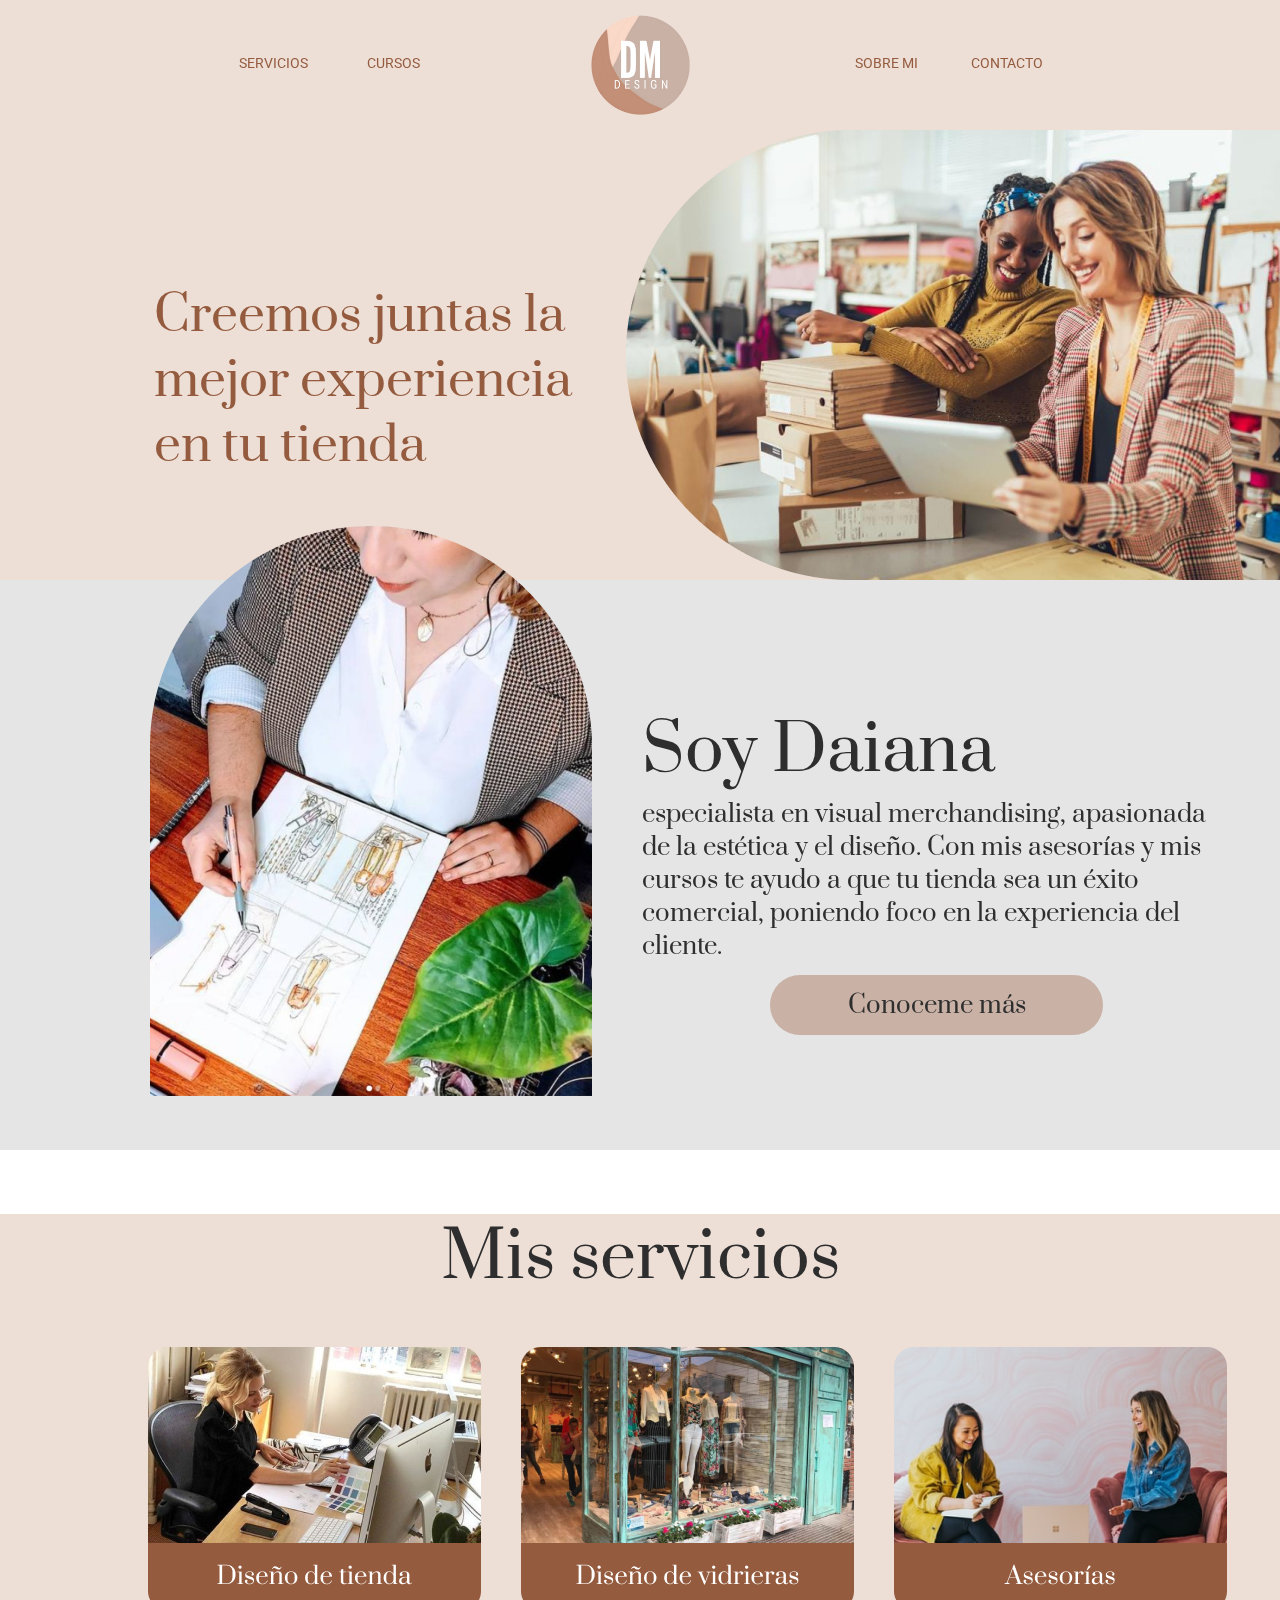
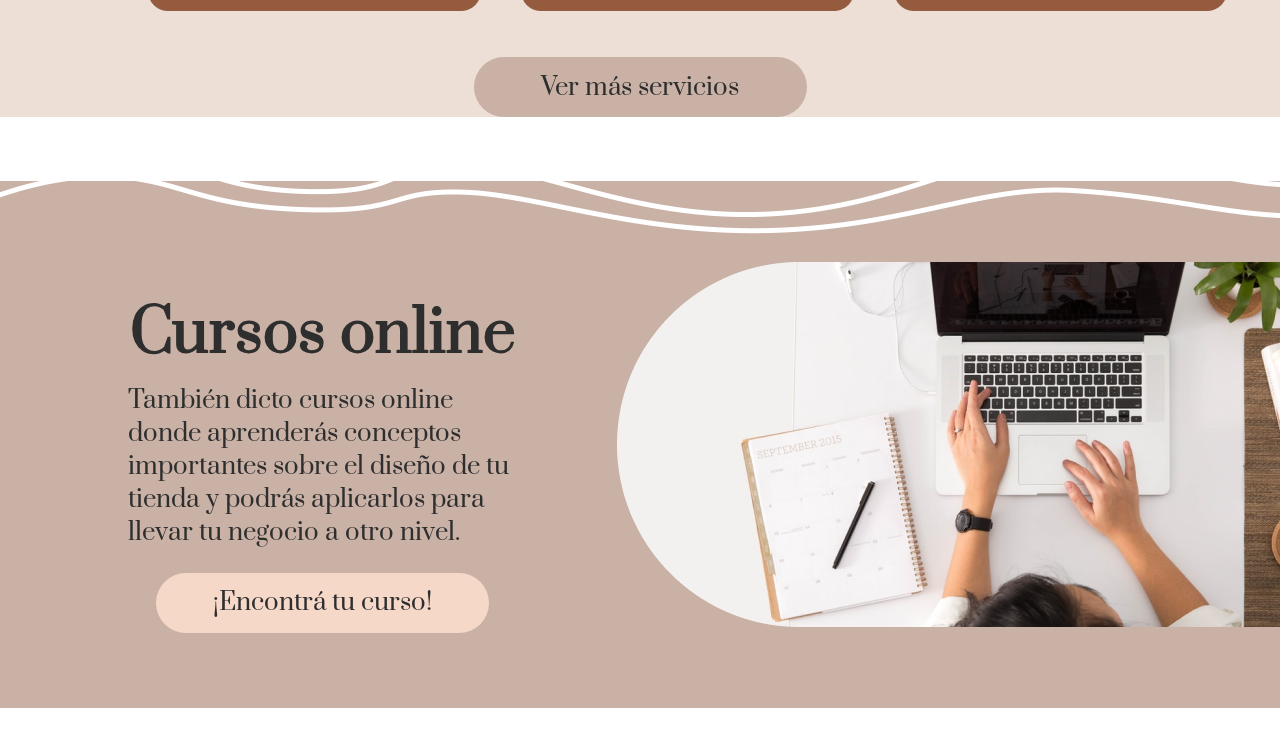
==== index.html @ 3cf9a9b7 "metatags" ====
<!DOCTYPE html>
<html lang="en">

<head>
  <meta charset="utf-8">
  <meta content="width=device-width, initial-scale=1.0" name="viewport">

  <title>DM Visual Design</title>


  <!-- Favicons -->

  <link href="assets/img/apple-touch-icon.png" rel="apple-touch-icon">

  <!-- Google Fonts -->
  <link rel="preconnect" href="https://fonts.googleapis.com">
  <link rel="preconnect" href="https://fonts.gstatic.com" crossorigin>
  <link href="https://fonts.googleapis.com/css2?family=Prata&family=Roboto&display=swap" rel="stylesheet">
  <!-- Vendor CSS Files -->
  <link href="assets/vendor/bootstrap/css/bootstrap.min.css" rel="stylesheet">
  <link href="assets/vendor/bootstrap-icons/bootstrap-icons.css" rel="stylesheet">
  <link href="assets/vendor/boxicons/css/boxicons.min.css" rel="stylesheet">
  <link href="assets/vendor/glightbox/css/glightbox.min.css" rel="stylesheet">
  <link href="assets/vendor/remixicon/remixicon.css" rel="stylesheet">
  <link href="assets/vendor/swiper/swiper-bundle.min.css" rel="stylesheet">

  <!--  Main CSS File -->
  <link href="assets/css/style.css" rel="stylesheet">

  <!-- Meta palabras clave -->
  <meta name="keywords" content="Daiana, Dm, Visual, Design, Cursos, Servicios, Merchandising, DmVisualDesign, 
    Asesorías, Diseño, Tienda, Vidrieras, Online, Photos, Experience, Courses, Services, Consultancies, Stained,
     Glass, Windows, Shop">

  <!-- Meta descripción -->
  <meta name="description" content="Soy Daiana, especialista en visual merchandising, apasionada de la estética y el diseño.
  Con mis asesorías y mis cursos te ayudo a que tu tienda sea un éxito comercial, 
  poniendo foco en la experiencia del cliente">

  <!-- Meta copyright -->
  <meta name="copyright" content="Dm Visual Design">

  <!-- Meta autor -->
  <meta name="author" content="Sebastian Fontana, Yamil Ruiz, Nina Centurión ">

  <!-- Meta OG -->
  <meta property="og:title" content="Dm - Visual Design">
  <meta property="og:description" content="Soy Daiana, especialista en visual merchandising, apasionada de la estética y el diseño.
  Con mis asesorías y mis cursos te ayudo a que tu tienda sea un éxito comercial, 
  poniendo foco en la experiencia del cliente">
  <meta property="og:site_name" content="Dm Visual Design">
  <meta property="og:image" content="assets/img/cursos/vidrieras-venden3.jpeg">
  <meta property="og:locale" content="es_ES">
</head>

<body>

  <!-- ======= Header ======= -->
  <header id="header">
    <div class="container">
      <div id="logo-responsive" class="logo-responsive-show"><img src="assets/img/logo_transp.png" alt="logo"></div>
      
      <!-- Navbar -->
      <nav id="navbar" class="navbar">
        <ul>
          <li id="logo-li-responsive"><img src="assets/img/logo_transp.png" alt="logo"></li>
          <li><a class="inicio-li boton-li nav-link" href="#home">Inicio</a></li>
          <li><a class="boton-li nav-link" href="#services">Servicios</a></li>
          <li><a class="boton-li nav-link" href="#courses">Cursos</a></li>
          <li class="logo-li"><a class="logo nav-link active" href="#home"><img src="assets/img/logo_transp.png" alt="logo"></a></li>
          <li><a class="boton-li nav-link" href="#about">Sobre mi</a></li>
          <li><a class="boton-li nav-link" href="#contact">Contacto</a></li>
        </ul>
        <i class="bi bi-list mobile-nav-toggle"></i>
      </nav>
      <!-- Navbar -->
    </div>
  </header>
  <!-- End Header -->

  <!-- Home -->
  <section id="home" class="home section-show">
    <div class="titulo">
      <div class="izquierda">
        <div class="parrafo-titulo">
          <h2 class="img-desktop">Creemos juntas la mejor experiencia en tu tienda</h2>
        </div>
        <img src="./assets/img/home/foto-mobile.png" alt="banner" class="img-mobile">
      </div>
      <div class="derecha">
        <img src="./assets/img/home/foto.png" alt="banner" class="img-desktop">
        <h2 class="img-mobile">Creemos juntas la mejor experiencia en tu tienda</h2>
      </div>
      <div class="circulo"></div>
      <div class="circulo-dos"></div>
      <div class="circulo-tres"></div>
    </div>
    <div class="sobre-mi">
      <div class="izquierda">
        <img src="./assets/img/home/fotoDai.png" alt="foto" class="img-desktop">
        <img src="./assets/img/home/dai-mobile.png" alt="foto" class="img-mobile">
      </div>
      <div class="derecha">
        <div class="titulo-sobre-mi">
          <h2>Soy Daiana</h2>
        </div>
        <div class="parrafo-sobre-mi">
          <p>
            especialista en visual merchandising, apasionada de la estética y el diseño.
            Con mis asesorías y mis cursos te ayudo a que tu tienda sea un éxito comercial, 
            poniendo foco en la experiencia del cliente.
          </p>
        </div>
        <div class="parrafo-mobile">
          <h2>Soy Daiana</h2>
          <p>Especialista en visual merchandising</p>
        </div>
        <button type="submit">Conoceme más</button>
      </div>
    </div>
    <div class="mis-servicios">
      <h2>Mis servicios</h2>
      <div class="imagen-servicios">
        <img src="./assets/img/home/cardHome.png" alt="servicios" class="items img-desktop">
        <img src="./assets/img/home/cardHome2.png" alt="servicios" class="items img-desktop">
        <img src="./assets/img/home/cardHome3.png" alt="servicios" class="items img-desktop">
        <img src="./assets/img/home/mis-servicios-mobile.png" alt="mis servicios" class="img-mobile">
      </div>
      <button>Ver más servicios</button>
    </div>
    <div class="dibujo">
      <img src="./assets/img/home/dibujo.png" alt="dibujo">
    </div>
    <div class="cursos-online">
      <div class="izquierda">
        <div class="titulo-curso">
          <h2>Cursos online</h2>
          <p class="parrafo-mobile">Cursos online</p>
        </div>
        <div class="parrafo-curso">
          <p>
            También dicto cursos online donde aprenderás conceptos importantes sobre el diseño
            de tu tienda y podrás aplicarlos para llevar tu negocio a otro nivel.
          </p>
        </div>
        <button type="submit">¡Encontrá tu curso!</button>
      </div>
      <div class="derecha">
        <img src="./assets/img/home/rectangle.png" alt="cursos online" class="img-desktop">
        <img src="./assets/img/home/cursos-online-mobile.png" alt="cursos online" class="img-mobile">
      </div>
    </div>
  </section>
  <!-- Home -->

  <!-- ======= About Section ======= -->
  <section id="about" class="about">
    <div class="complete-section">
      <div class="section-title">
        <p>Sobre m&iacute;</p>
      </div>

      <!-- ======= About Me ======= -->
      <div class="about-me container">

        <div class="row">
          <img src="assets/img/sobre-mi/portada.png" alt="portada" class="img-fluid img-desktop">
          <img src="assets/img/sobre-mi/portada-mobile.png" alt="portada-mobile" class="img-fluid img-mobile">
          <div class="col-lg-12 pt-4 pt-lg-0 content">
            <h3>Soy Daiana Montes,</h3>
            <p class="subtitulo">
              especialista en visual merchandising.
            </p>
            <p>
              Desde que tengo 17 años trabajo en comercio. Pasé por muchos rubros, empezando 
              por decoración y diseño, mientras estudiaba <b>diseño de interiores</b>. Luego decidí 
              cambiar de carrera porque creía que necesitaba ir desde los comienzos y así 
              estudie <b>artes visuales</b>, donde pude poner las manos en la materia prima y desde 
              ahí <b>¡empezar a crear!</b>
            </p>
            <p>
              Hace unos años le puse nombre al trabajo que hacía en todos los comercios en 
              los que trabajaba (vidrieras, acomodar mercadería, poner más lindas las 
              exhibiciones): <b>VISUAL MERCHANDISING</b>, encontrando esa conexión con el arte y 
              el comercio.
            </p>
            <p>
              Entendiendo que "todo lo estético vende más”, estudié Visual Merchandising en 
              Espacio Buenos Aires, y le agregue métricas de venta para ser más exacta con 
              las estrategias y ver mejores resultados.
            </p>
            <p>
              Me considero bastante inquieta por lo que siempre busco qué más estudiar para 
              perfeccionarme o agregar conocimiento que sirva a lo que hago.
              Por ejemplo estoy por terminar Community Mananger en Coder House.
            </p>
            <p>
              Esto es un poquito de lo que soy, para que me conozcan más!
            </p>
            
            <form method="get" action="index.html#contact">
              <button type="submit">CONTACTO</button>
            </form>
            <!-- <button onclick="window.location.href='#contact'">CONTACTO</button> -->
            <!-- <form action="index.html#contact">
              <button type="submit">CONTACTO</button>
            </form> -->
            <!-- <a src="index.html#contact">
              <button type="submit">CONTACTO</button>
            </a> -->
          </div>        
        </div>
      </div>
      <!-- End About Me -->
    </div>
  </section>
  <!-- End About Section -->

  <!-- ======= Courses Section ======= -->
  <section id="courses" class="courses">
    <div class="complete-section">
      <div class="section-title">
        <p>Cursos</p>
      </div>
      <div class="container">
        <div class="row">
          <div class="complete-card col-lg-4 col-md-6 d-flex align-items-stretch">
            </a>
            <a href="tienda-exito.html" data-gallery="coursesDetailsGallery" data-glightbox="type: external"
              class="portfolio-details-lightbox">
              <div class="card tienda-exito">
                <div class="icon-box">
                  <div class="modalidad">Curso grabado</div>

                  <div class="titulo-card">
                    <h4>Tienda éxito</h4>
                    <p>PDF guía + correciones</p>
                  </div>
                </div>
              </div>
            </a>
          </div>
          <div class="complete-card col-lg-4 col-md-6 d-flex align-items-stretch mt-4 mt-md-0">
            <a href="vidrieras-qVenden.html" data-gallery="coursesDetailsGallery" data-glightbox="type: external" class="portfolio-details-lightbox">
              <div class="card vidrieras-qVenden">
                <div class="icon-box">
                  <div class="modalidad">Curso grabado</div>

                  <div class="titulo-card">
                    <h4>Vidrieras que venden</h4>
                    <p>PDF guía + correciones</p>
                  </div>
                </div>
              </div>
            </a>
          </div>
          <div class="complete-card col-lg-4 col-md-6 d-flex align-items-stretch mt-4 mt-md-0">
            <a href="showroom-sueños.html" data-gallery="coursesDetailsGallery" data-glightbox="type: external" class="portfolio-details-lightbox">
              <div class="card showroom-sueños">
                <div class="icon-box">
                  <div class="modalidad">Curso grabado</div>

                  <div class="titulo-card">
                    <h4>Showroom de tus sueños</h4>
                    <p>PDF guía + correciones</p>
                  </div>
                </div>
              </div>
            </a>
          </div>
          <div class="complete-card col-lg-4 col-md-6 d-flex align-items-stretch mt-4 mt-md-0">
            <a href="exhibiciones.html" data-gallery="coursesDetailsGallery" data-glightbox="type: external" class="portfolio-details-lightbox">
              <div class="card exhibiciones">
                <div class="icon-box">
                  <div class="modalidad">Curso grabado</div>

                  <div class="titulo-card">
                    <h4>Exhibiciones atractivas</h4>
                    <p>PDF guía + correciones</p>
                  </div>
                </div>
              </div>
            </a>
          </div>
        </div>
      </div>
    </div>
  </section>
  <!-- End Services Section -->

  <!-- ======= Services Section ======= -->
  <section id="services" class="services">
    <div class="complete-section">
      <div class="section-title">
        <p>Mis Servicios</p>
      </div>
      <div class="container">
        <div class="row">
          <div class="complete-card col-lg-4 col-md-6 d-flex align-items-stretch">
            </a>
            <a href="vidrieras.html" data-gallery="servicesDetailsGallery" data-glightbox="type: external"
              class="portfolio-details-lightbox" title="Vidriera Details">
              <div class="card vidrieras">
                <div class="icon-box">
                  <div class="titulo-card">
                    <h4>Vidrieras</h4>
                    <p>PDF guía + correciones</p>
                  </div>
                </div>
              </div>
            </a>
          </div>
          <div class="complete-card col-lg-4 col-md-6 d-flex align-items-stretch mt-4 mt-md-0">
            <a href="visual-merch.html" data-gallery="servicesDetailsGallery" data-glightbox="type: external" class="portfolio-details-lightbox" title="Vidriera Details">
              <div class="card visual-merch">
                <div class="icon-box">
                  <div class="titulo-card">
                    <h4>Visual Merch</h4>
                    <p>PDF guía + correciones</p>
                  </div>
                </div>
              </div>
            </a>
          </div>
          <div class="complete-card col-lg-4 col-md-6 d-flex align-items-stretch mt-4 mt-md-0">
            <a href="asesoria-hora.html" data-gallery="servicesDetailsGallery" data-glightbox="type: external" class="portfolio-details-lightbox" title="Vidriera Details">
              <div class="card asesoria-hora">
                <div class="icon-box">
                  <div class="titulo-card">
                    <h4>Asesoría por hora</h4>
                    <p>PDF guía + correciones</p>
                  </div>
                </div>
              </div>
            </a>
          </div>
          <div class="complete-card col-lg-4 col-md-6 d-flex align-items-stretch mt-4 mt-md-0">
            <a href="asesoria-integral.html" data-gallery="servicesDetailsGallery" data-glightbox="type: external" class="portfolio-details-lightbox" title="Vidriera Details">
              <div class="card asesoria-integral">
                <div class="icon-box">
                  <div class="titulo-card">
                    <h4>Asesoría integral</h4>
                    <p>PDF guía + correciones</p>
                  </div>
                </div>
              </div>
            </a>
          </div>
          <div class="complete-card col-lg-4 col-md-6 d-flex align-items-stretch mt-4 mt-md-0">
            <a href="diseño-tienda.html" data-gallery="servicesDetailsGallery" data-glightbox="type: external" class="portfolio-details-lightbox" title="Vidriera Details">
              <div class="card diseño-tienda">
                <div class="icon-box">
                  <div class="titulo-card">
                    <h4>Diseño de tienda</h4>
                    <p>PDF guía + correciones</p>
                  </div>
                </div>
              </div>
            </a>
          </div>
        </div>
      </div>
    </div>
  </section>
  <!-- End Services Section -->

  <!-- ======= Contact Section ======= -->
  <section id="contact" class="contact">
    <div class="complete-section">
      <div class="section-title">
        <p>Contacto</p>
      </div>

      <div class="container">
        <div class="row mt-2">
          <form action="forms/contact.php" method="post" role="form" class="php-email-form mt-4">
            <label for="nombre">Nombre</label>
            <input type="text" name="nombre" id="nombre">
            <label for="email">E-mail</label>
            <input type="email" name="email" id="email">
            <label for="motivo">Motivo</label>
            <label for="contratar-servicio" class="texto-checkbox"><input type="checkbox" name="contratar-servicio" id="contratar-servicio" class="ordenar-items"> Quiero contratar un servicio</label>
            <label for="comprar-curso" class="texto-checkbox"><input type="checkbox" name="comprar-curso" id="comprar-curso" class="ordenar-items"> Quiero comprar un curso online</label>
            <label for="consulta" class="texto-checkbox"><input type="checkbox" name="consulta" id="consulta" class="ordenar-items"> Quiero realizar otra consulta</label>
            <label for="mensaje">Mensaje</label>
            <textarea name="mensaje" id="mensaje" cols="30" rows="10"></textarea>
            <div class="boton-formulario">
              <button type="submit">ENVIAR FORMULARIO</button>
            </div>
          </form>
        </div>

        <!-- <form action="forms/contact.php" method="post" role="form" class="php-email-form mt-4">
          <div class="row">
            <div class="col-md-6 form-group">
              <input type="text" name="name" class="form-control" id="name" placeholder="Your Name" required>
            </div>
            <div class="col-md-6 form-group mt-3 mt-md-0">
              <input type="email" class="form-control" name="email" id="email" placeholder="Your Email" required>
            </div>
          </div>
          <div class="form-group mt-3">
            <input type="text" class="form-control" name="subject" id="subject" placeholder="Subject" required>
          </div>
          <div class="form-group mt-3">
            <textarea class="form-control" name="message" rows="5" placeholder="Message" required></textarea>
          </div>
          <div class="my-3">
            <div class="loading">Loading</div>
            <div class="error-message"></div>
            <div class="sent-message">Your message has been sent. Thank you!</div>
          </div>
          <div class="text-center"><button type="submit">Send Message</button></div>
        </form> -->
      </div>
    </div>
  </section>
  <!-- End Contact Section -->

    <!-- ======= Footer ======= -->
  <!-- <footer id="footer" class="footer section-show">
    <div class="izquierda">
      <img src="./assets/img/logo_transp.png" alt="logo">
      <p class="nombre-contacto">Daiana Montes</p>
      <p>mdaiana48@gmail.com</p>
      <p>+54 9 11 2297-3867</p>
    </div>
    <div class="centro">
      <p>Inicio</p>
      <p>Servicios</p>
      <p>Cursos</p>
      <p>Sobre mí</p>
      <p>Contacto</p>
    </div>
    <div class="derecha">
      <p class="redes">¡Seguinos!</p>
      <div class="ordenar-iconos">
        <img src="./assets/img/footer/facebook.png" alt="facebook">
        <p>Facebook</p>
      </div>
      <div class="ordenar-iconos">
        <img src="./assets/img/footer/twitter.png" alt="twitter">
        <p>Twitter</p>
      </div>
      <div class="ordenar-iconos">
        <img src="./assets/img/footer/instagram.png" alt="instagram">
        <p>Instagram</p>
      </div>
      <p class="copyright">Copyright© 2021. DM Visualdesign</p>
    </div>
  </footer> -->

  <!-- Vendor JS Files -->
  <script src="assets/vendor/purecounter/purecounter.js"></script>
  <script src="assets/vendor/bootstrap/js/bootstrap.bundle.min.js"></script>
  <script src="assets/vendor/glightbox/js/glightbox.min.js"></script>
  <script src="assets/vendor/isotope-layout/isotope.pkgd.min.js"></script>
  <script src="assets/vendor/swiper/swiper-bundle.min.js"></script>
  <script src="assets/vendor/waypoints/noframework.waypoints.js"></script>
  <script src="assets/vendor/php-email-form/validate.js"></script>

  <!-- Template Main JS File -->
  <script src="assets/js/main.js"></script>

</body>

</html>
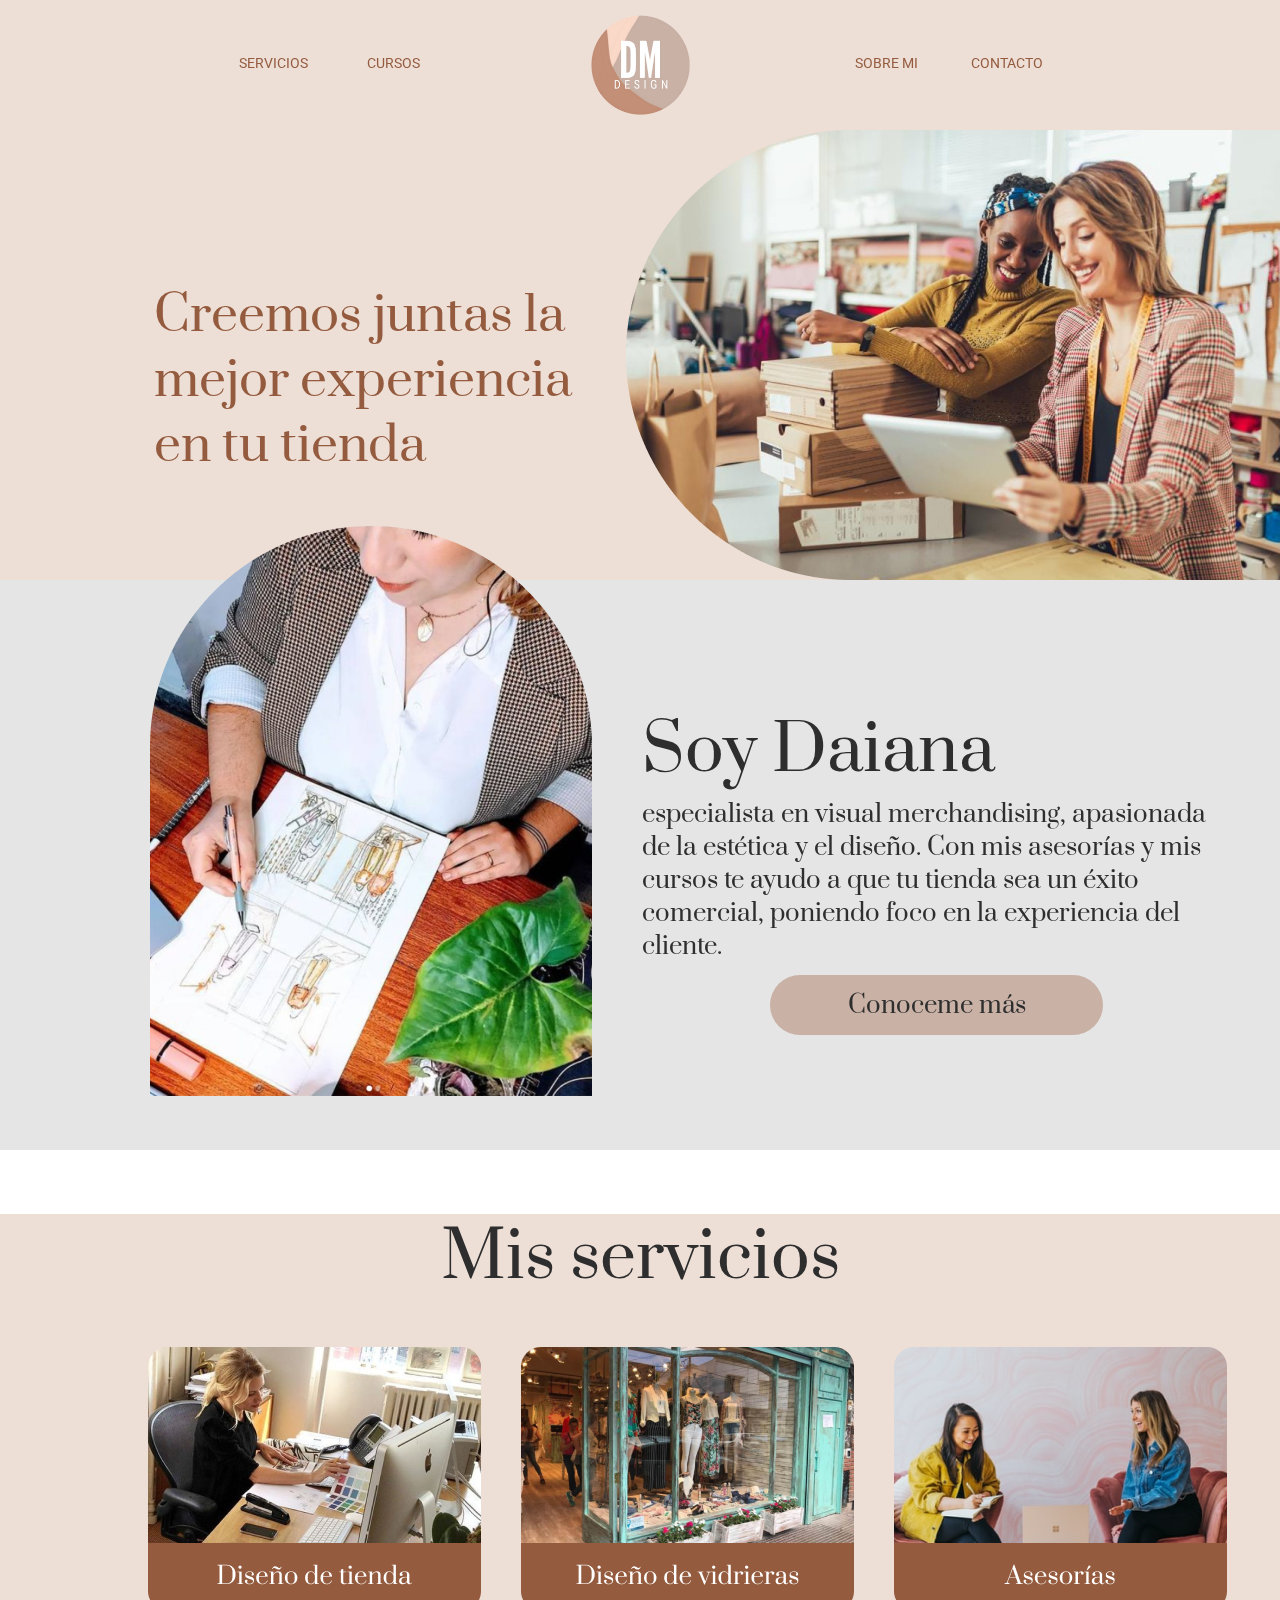
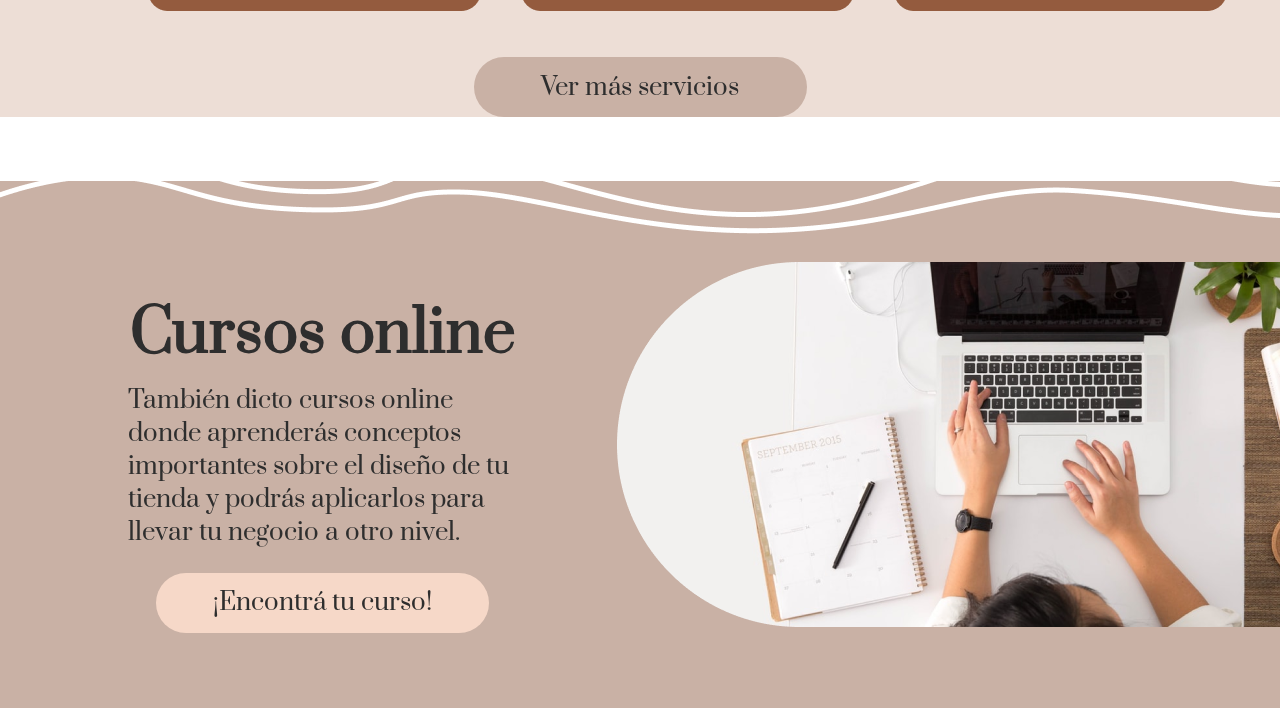
==== commit aa64c42b: "update" ====
--- a/index.html
+++ b/index.html
@@ -6,10 +6,11 @@
   <meta content="width=device-width, initial-scale=1.0" name="viewport">
 
   <title>DM Visual Design</title>
-
+  <meta content="" name="description">
+  <meta content="" name="keywords">
 
   <!-- Favicons -->
-
+  <link href="assets/img/favicon-32x32.png" rel="icon">
   <link href="assets/img/apple-touch-icon.png" rel="apple-touch-icon">
 
   <!-- Google Fonts -->
@@ -27,30 +28,6 @@
   <!--  Main CSS File -->
   <link href="assets/css/style.css" rel="stylesheet">
 
-  <!-- Meta palabras clave -->
-  <meta name="keywords" content="Daiana, Dm, Visual, Design, Cursos, Servicios, Merchandising, DmVisualDesign, 
-    Asesorías, Diseño, Tienda, Vidrieras, Online, Photos, Experience, Courses, Services, Consultancies, Stained,
-     Glass, Windows, Shop">
-
-  <!-- Meta descripción -->
-  <meta name="description" content="Soy Daiana, especialista en visual merchandising, apasionada de la estética y el diseño.
-  Con mis asesorías y mis cursos te ayudo a que tu tienda sea un éxito comercial, 
-  poniendo foco en la experiencia del cliente">
-
-  <!-- Meta copyright -->
-  <meta name="copyright" content="Dm Visual Design">
-
-  <!-- Meta autor -->
-  <meta name="author" content="Sebastian Fontana, Yamil Ruiz, Nina Centurión ">
-
-  <!-- Meta OG -->
-  <meta property="og:title" content="Dm - Visual Design">
-  <meta property="og:description" content="Soy Daiana, especialista en visual merchandising, apasionada de la estética y el diseño.
-  Con mis asesorías y mis cursos te ayudo a que tu tienda sea un éxito comercial, 
-  poniendo foco en la experiencia del cliente">
-  <meta property="og:site_name" content="Dm Visual Design">
-  <meta property="og:image" content="assets/img/cursos/vidrieras-venden3.jpeg">
-  <meta property="og:locale" content="es_ES">
 </head>
 
 <body>
@@ -150,7 +127,36 @@
         <img src="./assets/img/home/cursos-online-mobile.png" alt="cursos online" class="img-mobile">
       </div>
     </div>
-  </section>
+  
+  <!-- ======= Footer ======= -->
+  <!-- <div id="footer" class="footer section-show">
+    <div class="izquierda">
+      <img src="./assets/img/logo_transp.png" alt="logo">
+      <p class="nombre-contacto">Daiana Montes</p>
+      <p>mdaiana48@gmail.com</p>
+      <p>+54 9 11 2297-3867</p>
+    </div>
+    <div class="centro">
+      <p>Inicio</p>
+      <p>Servicios</p>
+      <p>Cursos</p>
+      <p>Sobre mí</p>
+      <p>Contacto</p>
+    </div>
+    <div class="derecha">
+      <p class="redes">¡Seguinos!</p>
+      <div class="ordenar-iconos">
+        <img src="./assets/img/footer/facebook.png" alt="facebook">
+        <p>Facebook</p>
+      </div>
+      <div class="ordenar-iconos">
+        <img src="./assets/img/footer/instagram.png" alt="instagram">
+        <p>Instagram</p>
+      </div>
+      <p class="copyright">Copyright© 2021. DM Visualdesign</p>
+    </div>
+  </div>-->
+  </section> 
   <!-- Home -->
 
   <!-- ======= About Section ======= -->
@@ -302,6 +308,7 @@
               class="portfolio-details-lightbox" title="Vidriera Details">
               <div class="card vidrieras">
                 <div class="icon-box">
+                  <div class="modalidad">Curso grabado</div>
                   <div class="titulo-card">
                     <h4>Vidrieras</h4>
                     <p>PDF guía + correciones</p>
@@ -314,6 +321,7 @@
             <a href="visual-merch.html" data-gallery="servicesDetailsGallery" data-glightbox="type: external" class="portfolio-details-lightbox" title="Vidriera Details">
               <div class="card visual-merch">
                 <div class="icon-box">
+                  <div class="modalidad">Curso grabado</div>
                   <div class="titulo-card">
                     <h4>Visual Merch</h4>
                     <p>PDF guía + correciones</p>
@@ -326,6 +334,7 @@
             <a href="asesoria-hora.html" data-gallery="servicesDetailsGallery" data-glightbox="type: external" class="portfolio-details-lightbox" title="Vidriera Details">
               <div class="card asesoria-hora">
                 <div class="icon-box">
+                  <div class="modalidad">Curso grabado</div>
                   <div class="titulo-card">
                     <h4>Asesoría por hora</h4>
                     <p>PDF guía + correciones</p>
@@ -338,6 +347,7 @@
             <a href="asesoria-integral.html" data-gallery="servicesDetailsGallery" data-glightbox="type: external" class="portfolio-details-lightbox" title="Vidriera Details">
               <div class="card asesoria-integral">
                 <div class="icon-box">
+                  <div class="modalidad">Curso grabado</div>
                   <div class="titulo-card">
                     <h4>Asesoría integral</h4>
                     <p>PDF guía + correciones</p>
@@ -350,6 +360,7 @@
             <a href="diseño-tienda.html" data-gallery="servicesDetailsGallery" data-glightbox="type: external" class="portfolio-details-lightbox" title="Vidriera Details">
               <div class="card diseño-tienda">
                 <div class="icon-box">
+                  <div class="modalidad">Curso grabado</div>
                   <div class="titulo-card">
                     <h4>Diseño de tienda</h4>
                     <p>PDF guía + correciones</p>
@@ -375,7 +386,7 @@
         <div class="row mt-2">
           <form action="forms/contact.php" method="post" role="form" class="php-email-form mt-4">
             <label for="nombre">Nombre</label>
-            <input type="text" name="nombre" id="nombre">
+            <input type="text" name="name" id="name">
             <label for="email">E-mail</label>
             <input type="email" name="email" id="email">
             <label for="motivo">Motivo</label>
@@ -383,7 +394,12 @@
             <label for="comprar-curso" class="texto-checkbox"><input type="checkbox" name="comprar-curso" id="comprar-curso" class="ordenar-items"> Quiero comprar un curso online</label>
             <label for="consulta" class="texto-checkbox"><input type="checkbox" name="consulta" id="consulta" class="ordenar-items"> Quiero realizar otra consulta</label>
             <label for="mensaje">Mensaje</label>
-            <textarea name="mensaje" id="mensaje" cols="30" rows="10"></textarea>
+            <textarea name="message" id="message" cols="30" rows="10"></textarea>
+            <div class="my-3">
+              <div class="loading">Loading</div>
+              <div class="error-message"></div>
+              <div class="sent-message">Your message has been sent. Thank you!</div>
+            </div>
             <div class="boton-formulario">
               <button type="submit">ENVIAR FORMULARIO</button>
             </div>
@@ -415,40 +431,8 @@
       </div>
     </div>
   </section>
+  <!-- </section> -->
   <!-- End Contact Section -->
-
-    <!-- ======= Footer ======= -->
-  <!-- <footer id="footer" class="footer section-show">
-    <div class="izquierda">
-      <img src="./assets/img/logo_transp.png" alt="logo">
-      <p class="nombre-contacto">Daiana Montes</p>
-      <p>mdaiana48@gmail.com</p>
-      <p>+54 9 11 2297-3867</p>
-    </div>
-    <div class="centro">
-      <p>Inicio</p>
-      <p>Servicios</p>
-      <p>Cursos</p>
-      <p>Sobre mí</p>
-      <p>Contacto</p>
-    </div>
-    <div class="derecha">
-      <p class="redes">¡Seguinos!</p>
-      <div class="ordenar-iconos">
-        <img src="./assets/img/footer/facebook.png" alt="facebook">
-        <p>Facebook</p>
-      </div>
-      <div class="ordenar-iconos">
-        <img src="./assets/img/footer/twitter.png" alt="twitter">
-        <p>Twitter</p>
-      </div>
-      <div class="ordenar-iconos">
-        <img src="./assets/img/footer/instagram.png" alt="instagram">
-        <p>Instagram</p>
-      </div>
-      <p class="copyright">Copyright© 2021. DM Visualdesign</p>
-    </div>
-  </footer> -->
 
   <!-- Vendor JS Files -->
   <script src="assets/vendor/purecounter/purecounter.js"></script>
--- a/assets/css/style.css
+++ b/assets/css/style.css
@@ -371,8 +371,9 @@
   top: 130px;
   bottom: auto;
   opacity: 1;
-  padding-bottom: 45px;
-
+  /* padding-bottom: 45px; */
+  /* opacity: 0;
+  top: 200px; */
 }
 section .container {
   background: var(--blanco);
@@ -380,6 +381,9 @@
   border-radius: 50px;
   margin: 0 auto;
 }
+/* .section-title{ */
+/* margin-left: 8vw; */
+/* } */
 
 .section-title p {
   font-size: 96px;
@@ -789,18 +793,18 @@
 }
 
 /*--------------------------------------------------------------
-# Courses
+# Resume
 --------------------------------------------------------------*/
 
 .courses .icon-box {
   text-align: center;
-  background: rgba(151, 151, 151, 0.4);
+  background: rgba(204, 204, 204, 0.1);
   padding-top: 38%;
   transition: all ease-in-out 0.3s;
   width: 100%;
   height: 100%;
   padding-top: 85%;
-  border-radius: 20px;
+  border-radius: 30px;
 }
 
 .courses .icon-box .icon {
@@ -893,9 +897,7 @@
   height: 100%;
   border-radius: 20px;
 }
-.services .icon-box:hover {
-  background: none;
-}
+
 .services .icon-box .titulo-card,
 .courses .icon-box .titulo-card {
   font-weight: 700;
@@ -907,10 +909,6 @@
   background-color: var(--fondo);
   border-radius: 0 0 15px 15px;
 }
-.services .icon-box .titulo-card{
-  margin-top: -2px;
-
-}
 
 .services .icon-box .titulo-card h4,
 .courses .icon-box .titulo-card h4 {
@@ -1017,6 +1015,206 @@
   background-color: #c38f78;
 }
 
+/*--------------------------------------------------------------
+# Portfolio
+--------------------------------------------------------------*/
+.portfolio .portfolio-item {
+  margin-bottom: 30px;
+}
+.portfolio #portfolio-flters {
+  padding: 0;
+  margin: 0 auto 15px auto;
+  list-style: none;
+  text-align: center;
+  border-radius: 50px;
+  padding: 2px 15px;
+}
+.portfolio #portfolio-flters li {
+  cursor: pointer;
+  display: inline-block;
+  padding: 8px 16px 10px 16px;
+  font-size: 14px;
+  font-weight: 600;
+  line-height: 1;
+  text-transform: uppercase;
+  color: #fff;
+  background: rgba(255, 255, 255, 0.1);
+  margin: 0 3px 10px 3px;
+  transition: all 0.3s ease-in-out;
+  border-radius: 4px;
+}
+.portfolio #portfolio-flters li:hover,
+.portfolio #portfolio-flters li.filter-active {
+  background: #18d26e;
+}
+.portfolio #portfolio-flters li:last-child {
+  margin-right: 0;
+}
+.portfolio .portfolio-wrap {
+  transition: 0.3s;
+  position: relative;
+  overflow: hidden;
+  z-index: 1;
+  background: rgba(0, 0, 0, 0.6);
+}
+.portfolio .portfolio-wrap::before {
+  content: "";
+  background: rgba(0, 0, 0, 0.6);
+  position: absolute;
+  left: 30px;
+  right: 30px;
+  top: 30px;
+  bottom: 30px;
+  transition: all ease-in-out 0.3s;
+  z-index: 2;
+  opacity: 0;
+}
+.portfolio .portfolio-wrap .portfolio-info {
+  opacity: 0;
+  position: absolute;
+  top: 0;
+  left: 0;
+  right: 0;
+  bottom: 0;
+  text-align: center;
+  z-index: 3;
+  transition: all ease-in-out 0.3s;
+  display: flex;
+  flex-direction: column;
+  justify-content: center;
+  align-items: center;
+}
+.portfolio .portfolio-wrap .portfolio-info::before {
+  display: block;
+  content: "";
+  width: 48px;
+  height: 48px;
+  position: absolute;
+  top: 35px;
+  left: 35px;
+  border-top: 3px solid #fff;
+  border-left: 3px solid #fff;
+  transition: all 0.5s ease 0s;
+  z-index: 9994;
+}
+.portfolio .portfolio-wrap .portfolio-info::after {
+  display: block;
+  content: "";
+  width: 48px;
+  height: 48px;
+  position: absolute;
+  bottom: 35px;
+  right: 35px;
+  border-bottom: 3px solid #fff;
+  border-right: 3px solid #fff;
+  transition: all 0.5s ease 0s;
+  z-index: 9994;
+}
+.portfolio .portfolio-wrap .portfolio-info h4 {
+  font-size: 20px;
+  color: #fff;
+  font-weight: 600;
+}
+.portfolio .portfolio-wrap .portfolio-info p {
+  color: #ffffff;
+  font-size: 14px;
+  text-transform: uppercase;
+  padding: 0;
+  margin: 0;
+}
+.portfolio .portfolio-wrap .portfolio-links {
+  text-align: center;
+  z-index: 4;
+}
+.portfolio .portfolio-wrap .portfolio-links a {
+  color: #fff;
+  margin: 0 2px;
+  font-size: 28px;
+  display: inline-block;
+  transition: 0.3s;
+}
+.portfolio .portfolio-wrap .portfolio-links a:hover {
+  color: #63eda3;
+}
+.portfolio .portfolio-wrap:hover::before {
+  top: 0;
+  left: 0;
+  right: 0;
+  bottom: 0;
+  opacity: 1;
+}
+.portfolio .portfolio-wrap:hover .portfolio-info {
+  opacity: 1;
+}
+.portfolio .portfolio-wrap:hover .portfolio-info::before {
+  top: 15px;
+  left: 15px;
+}
+.portfolio .portfolio-wrap:hover .portfolio-info::after {
+  bottom: 15px;
+  right: 15px;
+}
+
+/*--------------------------------------------------------------
+# Portfolio Details
+--------------------------------------------------------------*/
+.portfolio-details {
+  padding-top: 40px;
+  background: rgba(0, 0, 0, 0.8);
+  position: fixed;
+  left: 0;
+  right: 0;
+  top: 0;
+  bottom: 0;
+  overflow-y: auto;
+}
+.portfolio-details .container {
+  padding-top: 20px;
+  padding-bottom: 40px;
+}
+.portfolio-details .portfolio-title {
+  font-size: 26px;
+  font-weight: 700;
+  margin-bottom: 20px;
+}
+.portfolio-details .portfolio-info {
+  padding-top: 45px;
+}
+.portfolio-details .portfolio-info h3 {
+  font-size: 22px;
+  font-weight: 400;
+  margin-bottom: 20px;
+}
+.portfolio-details .portfolio-info ul {
+  list-style: none;
+  padding: 0;
+  font-size: 15px;
+}
+.portfolio-details .portfolio-info ul li + li {
+  margin-top: 10px;
+}
+.portfolio-details .portfolio-info p {
+  font-size: 15px;
+  padding: 15px 0 0 0;
+}
+@media (max-width: 992px) {
+  .portfolio-details .portfolio-info {
+    padding-top: 20px;
+  }
+}
+.portfolio-details .swiper-pagination {
+  margin-top: 20px;
+  position: relative;
+}
+.portfolio-details .swiper-pagination .swiper-pagination-bullet {
+  width: 12px;
+  height: 12px;
+  opacity: 1;
+  background-color: rgba(255, 255, 255, 0.3);
+}
+.portfolio-details .swiper-pagination .swiper-pagination-bullet-active {
+  background-color: #18d26e;
+}
 
 /*--------------------------------------------------------------
 # Contact
@@ -1162,8 +1360,6 @@
 }
 
 /* Medias Q */
-
-
 @media (max-width: 1103px) {
   .services-details .container {
     max-width: 100%;
@@ -1262,7 +1458,8 @@
     top: 120px;
   }
   section.section-show {
-    top: 80px;
+    top: 15px;
+    display: block;
   }
   section .container {
     margin: 0 10px;
@@ -1315,8 +1512,6 @@
   }
   .sobre-mi {
     display: block;
-    height: 350px;
-    background-color: #C38F78;
   }
   .sobre-mi .izquierda {
     display: block;
@@ -1342,8 +1537,7 @@
   .sobre-mi .derecha .parrafo-mobile {
     display: block;
     position: absolute;
-    width: 344px;
-    height: 75px;
+    width: 100%;
     left: 251px;
     top: 781px;
     background: #F8F2EF;
@@ -1384,18 +1578,16 @@
     width: 100%;
   }
   .mis-servicios button {
-    margin-top: 5%;
+    margin-top: 32px;
   }
   .dibujo {
-    top: 1488px;
-    position: absolute;
-    left: -163px;
+    display: none;
   }
   .cursos-online {
     display: block;
   }
   .cursos-online .izquierda {
-    margin-top: 0%;
+    margin: 0%;
   }
   .cursos-online .izquierda .titulo-curso h2 {
     display: none;
@@ -1450,10 +1642,11 @@
     font-size: 22px;
     line-height: 16px;
     font-weight: bold;
-  }
-  .contact .php-email-form input, .contact .php-email-form textarea {
+    width: 80%;
+  }
+  /* .contact .php-email-form input, .contact .php-email-form textarea {
     width: 100%;
-  }
+  } */
 }
 
 @media (max-width: 565px) {
@@ -1555,60 +1748,177 @@
     font-weight: 700;
     padding-top: 13px;
   }
-
+  .titulo {
+    display: block;
+    height: 310px;
+  }
+  .titulo .izquierda {
+    margin-left: 0;
+    margin-bottom: 0;
+  }
+  .titulo .izquierda .parrafo-titulo {
+    display: none;
+  }
+  .titulo .izquierda .img-mobile {
+    display: block;
+    width: 100%;
+  }
+  .titulo .derecha .img-desktop {
+    display: none;
+  }
   .titulo .derecha .img-mobile {
-    display: block;
-  }
-  .titulo .derecha .img-desktop {
-    display: none;
-  }
-  .titulo .sobre-mi .izquierda .img-mobile {
-    display: block;
-  }
-  .titulo .sobre-mi .izquierda .img-desktop {
-    display: none;
-  }
-  .titulo .sobre-mi .derecha .parrafo-sobre-mi {
-    display: none;
-  }
-  .titulo .sobre-mi .derecha button {
-    display: none;
-  }
-  .titulo .mis-servicios .imagen-servicios {
-    display: none;
-  }
-  .titulo .cursos-online .izquierda {
-    display: none;
-  }
-  .titulo .cursos-online .derecha {
-    display: none;
-  }
-  .about-me .row .img-mobile {
-    display: block;
-  }
-  .about-me .row .img-desktop {
-    display: none;
-  }
-  .about-me .content h3 {
+    position: absolute;
+    width: 276px;
+    height: 128px;
+    top: 305px;
+    background: #F8F2EF;
+    border-radius: 100px 0px 0px 100px;
+    font-family: 'Prata';
+    font-style: normal;
+    font-weight: normal;
     font-size: 24px;
     line-height: 33px;
-  }
-  .about-me .content .subtitulo {
+    display: flex;
+    align-items: center;
+    text-align: right;
+    color: #945B3E;
+    padding: 5%;
+  }
+  .sobre-mi {
+    display: block;
+    height: 230px;
+    background-color: #C38F78;
+  }
+  .sobre-mi .izquierda {
+    display: block;
+    width: 100%;
+  }
+  .sobre-mi .izquierda .img-mobile {
+    display: block;
+    width: 100%;
+    margin: auto;
+  }
+  .sobre-mi .izquierda .img-desktop {
+    display: none;
+  }
+  .sobre-mi .derecha {
+    margin: 0;
+  }
+  .sobre-mi .derecha .titulo-sobre-mi {
+    display: none;
+  }
+  .sobre-mi .derecha .parrafo-sobre-mi {
+    display: none;
+  }
+  .sobre-mi .derecha .parrafo-mobile {
+    display: block;
+    position: absolute;
+    width: 100%;
+    left: 56px;
+    top: 598px;
+    background: #F8F2EF;
+    border-radius: 100px 0px 0px 100px;
+    padding: 1% 5%;
+  }
+  .sobre-mi .derecha .parrafo-mobile h2 {
+    font-family: 'Prata';
+    font-style: normal;
+    font-weight: normal;
+    font-size: 24px;
+    line-height: 33px;
+    display: flex;
+    align-items: center;
+    color: #2E2E2E;
+  }
+  .sobre-mi .derecha .parrafo-mobile p {
+    font-family: 'Prata';
+    font-style: normal;
+    font-weight: normal;
     font-size: 14px;
+    line-height: 10px;
+    display: flex;
+    align-items: center;
+    color: #2E2E2E;
+  }
+  .sobre-mi .derecha button {
+    display: none;
+  }
+  .mis-servicios {
+    padding: 2% 0;
+    margin: auto;
+  }
+  .mis-servicios h2 {
+    font-family: 'Prata';
+    font-style: normal;
+    font-weight: normal;
+    font-size: 24px;
+    line-height: 33px;
+    color: #2E2E2E;
+    margin: 5%;
+  }
+  .mis-servicios .imagen-servicios {
+    margin: 0 2%;
+  }
+  .mis-servicios .imagen-servicios .img-desktop {
+    display: none;
+  }
+  .mis-servicios .imagen-servicios .img-mobile {
+    display: block;
+    width: 100%;
+  }
+  .mis-servicios button {
+    margin-top: 32px;
+    font-family: 'Prata';
+    font-style: normal;
+    font-weight: 600;
+    font-size: 17px;
     line-height: 19px;
-  }
-  .about-me .content p {
-    font-size: 14px;
-    line-height: 16px;
-    margin: 20px 0;
-  }
-  .about-me .content button {
-    width: 200px;
-    height: 36px;
-    margin-bottom: 17px;
-    font-size: 14px;
-    line-height: 16px;
-    font-weight: bold;
+    color: #2E2E2E;
+  }
+  .dibujo {
+    display: none;
+  }
+  .cursos-online {
+    display: block;
+  }
+  .cursos-online .izquierda {
+    margin-top: 0%;
+    margin-bottom: 32px;
+  }
+  .cursos-online .izquierda .titulo-curso h2 {
+    display: none;
+  }
+  .cursos-online .izquierda .titulo-curso .parrafo-mobile {
+    display: flex;
+    position: absolute;
+    left: 0%;
+    right: 45.28%;
+    top: 92%;
+    background: #EDDED6;
+    border-radius: 0px 30px 30px 0px;
+    width: 227px;
+    font-family: 'Prata';
+    font-style: normal;
+    font-weight: normal;
+    font-size: 24px;
+    line-height: 33px;
+    align-items: center;
+    color: #2E2E2E;
+    padding: 1% 4%;
+  }
+  .cursos-online .izquierda .parrafo-curso {
+    display: none;
+  }
+  .cursos-online .izquierda button {
+    display: none;
+  }
+  .cursos-online .derecha .img-desktop {
+    display: none;
+  }
+  .cursos-online .derecha .img-mobile {
+    display: block;
+    width: 100%;
+    margin: 0;
   }
   label {
     font-size: 14px;
@@ -1648,21 +1958,25 @@
 /*--------------------------------------------------------------
 # Footer
 --------------------------------------------------------------*/
-footer {
+.footer {
   display: flex;
   justify-content: space-between;
   background: #945B3E;
   padding-top: 46px;
   padding-bottom: 35px;
   padding-left: 200px;
-  margin-top: 2285px;
-}
-footer .izquierda img {
+  margin-top: 40px;
+  display: flex;
+  justify-content: space-around;
+  flex-wrap: wrap;
+  padding: 5% 3%;
+}
+.footer .izquierda img {
   height: 95px;
   width: 95px;
   margin-bottom: 30px;
 }
-footer .izquierda .nombre-contacto {
+.footer .izquierda .nombre-contacto {
   font-family: 'Roboto';
   font-style: normal;
   font-weight: 600;
@@ -1671,7 +1985,7 @@
   color: #FFFFFF;
   margin-bottom: 4%;
 }
-footer .izquierda p {
+.footer .izquierda p {
   font-family: 'Roboto';
   font-style: normal;
   font-weight: normal;
@@ -1680,7 +1994,7 @@
   color: #FFFFFF;
   margin: 0%;
 }
-footer .centro p {
+.footer .centro p {
   font-family: 'Roboto';
   font-style: normal;
   font-weight: normal;
@@ -1689,17 +2003,20 @@
   color: #FFFFFF;
   margin: 0%;
 }
-footer .derecha .ordenar-iconos {
+.footer .derecha {
+  width: 33%;
+}
+.footer .derecha .ordenar-iconos {
   display: flex;
   align-items: center;
 }
-footer .derecha .ordenar-iconos img {
+.footer .derecha .ordenar-iconos img {
   margin-right: 3%;
   margin-left: 3%;
   height: 19px;
   width: 19px;
 }
-footer .derecha .redes {
+.footer .derecha .redes {
   font-family: 'Roboto';
   font-style: normal;
   font-weight: bold;
@@ -1708,7 +2025,7 @@
   color: #FFFFFF;
   margin: 0%;
 }
-footer .derecha p {
+.footer .derecha p {
   font-family: 'Roboto';
   font-style: normal;
   font-weight: normal;
@@ -1717,7 +2034,7 @@
   color: #FFFFFF;
   margin: 0%;
 }
-footer .derecha .copyright {
+.footer .derecha .copyright {
   font-family: 'Roboto';
   font-style: normal;
   font-weight: normal;
@@ -1727,4 +2044,24 @@
   color: #FFFFFF;
   margin-top: 40px;
   margin-right: 199px;
-}+}
+
+
+/* .footer {
+  display: flex;
+  background: #945B3E;
+  padding: 5% 3%;
+}
+.footer .izquierda {
+  width: 50%;
+}
+.footer .centro {
+  width: 50%;
+}
+.footer .centro p {
+  text-align: end;
+}
+.footer .derecha {
+  width: 100%;
+  display: block;
+} */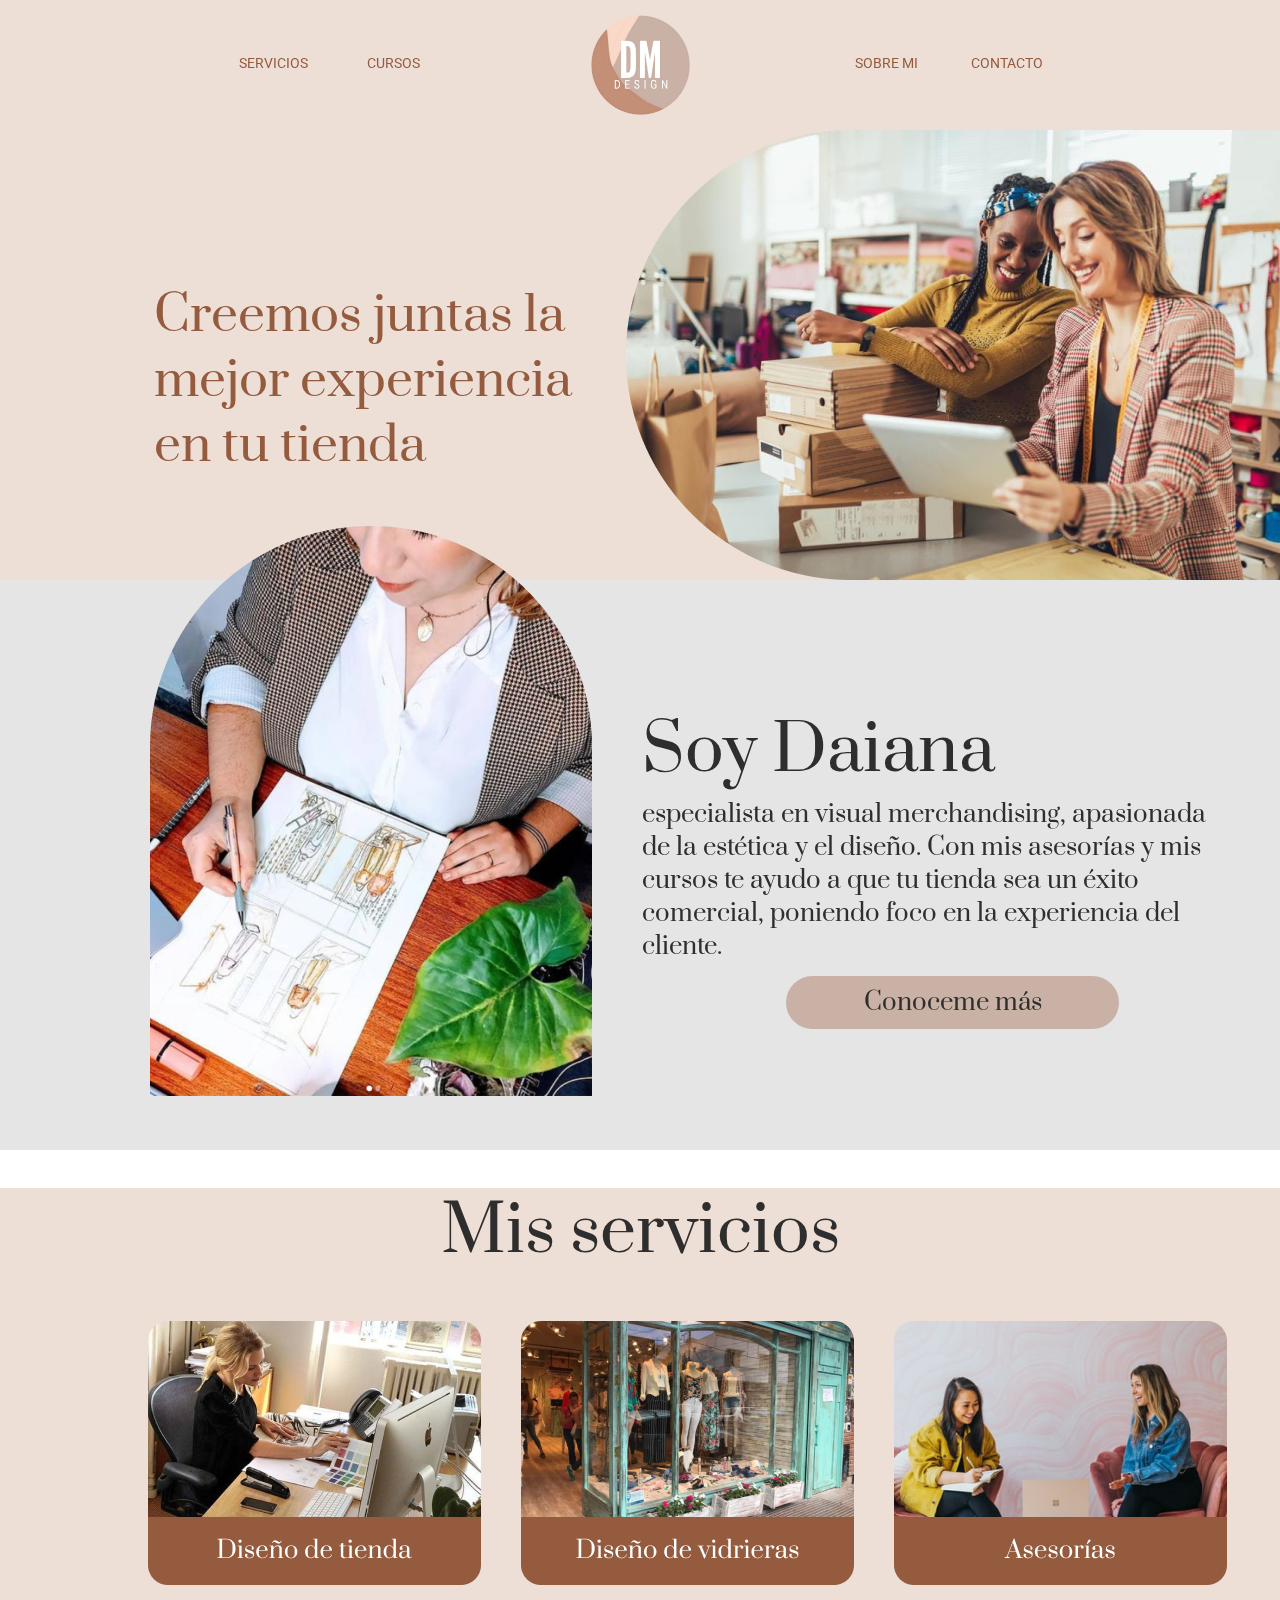
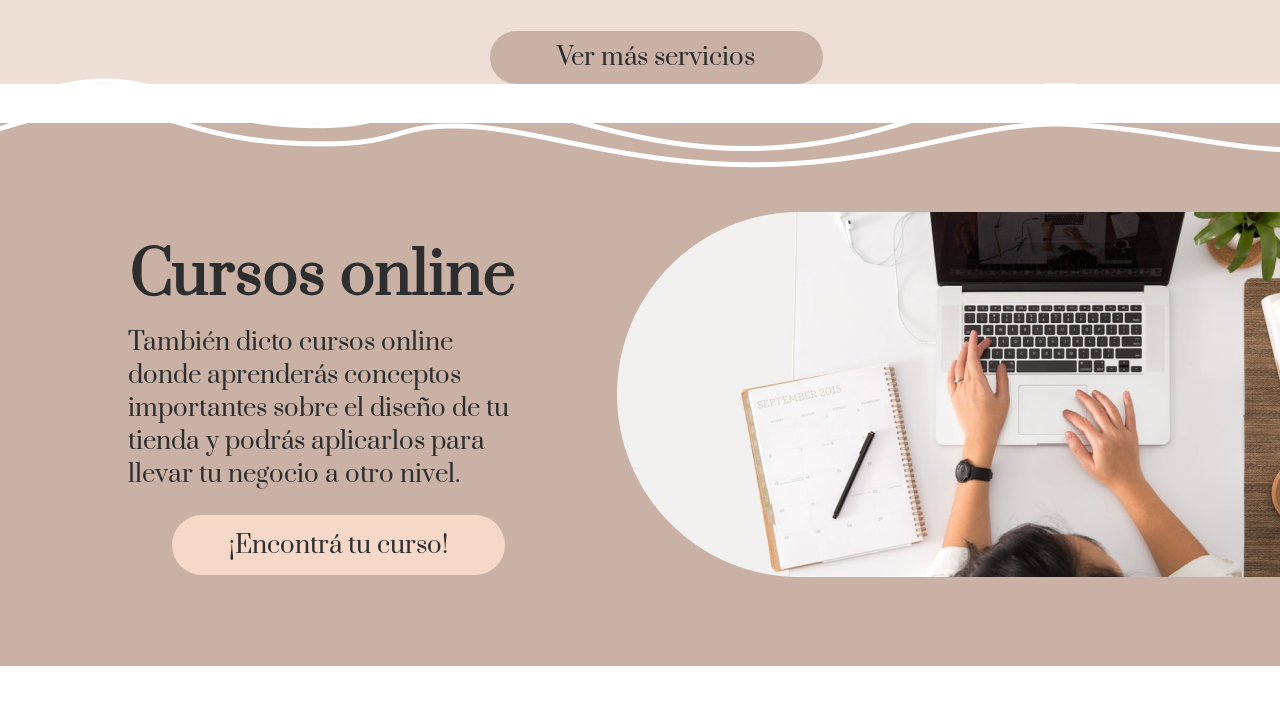
==== commit f39b3eaf: "Agregando link a los botones" ====
--- a/index.html
+++ b/index.html
@@ -6,11 +6,10 @@
   <meta content="width=device-width, initial-scale=1.0" name="viewport">
 
   <title>DM Visual Design</title>
-  <meta content="" name="description">
-  <meta content="" name="keywords">
+
 
   <!-- Favicons -->
-  <link href="assets/img/favicon-32x32.png" rel="icon">
+
   <link href="assets/img/apple-touch-icon.png" rel="apple-touch-icon">
 
   <!-- Google Fonts -->
@@ -28,6 +27,30 @@
   <!--  Main CSS File -->
   <link href="assets/css/style.css" rel="stylesheet">
 
+  <!-- Meta palabras clave -->
+  <meta name="keywords" content="Daiana, Dm, Visual, Design, Cursos, Servicios, Merchandising, DmVisualDesign, 
+    Asesorías, Diseño, Tienda, Vidrieras, Online, Photos, Experience, Courses, Services, Consultancies, Stained,
+     Glass, Windows, Shop">
+
+  <!-- Meta descripción -->
+  <meta name="description" content="Soy Daiana, especialista en visual merchandising, apasionada de la estética y el diseño.
+  Con mis asesorías y mis cursos te ayudo a que tu tienda sea un éxito comercial, 
+  poniendo foco en la experiencia del cliente">
+
+  <!-- Meta copyright -->
+  <meta name="copyright" content="Dm Visual Design">
+
+  <!-- Meta autor -->
+  <meta name="author" content="Sebastian Fontana, Yamil Ruiz, Nina Centurión ">
+
+  <!-- Meta OG -->
+  <meta property="og:title" content="Dm - Visual Design">
+  <meta property="og:description" content="Soy Daiana, especialista en visual merchandising, apasionada de la estética y el diseño.
+  Con mis asesorías y mis cursos te ayudo a que tu tienda sea un éxito comercial, 
+  poniendo foco en la experiencia del cliente">
+  <meta property="og:site_name" content="Dm Visual Design">
+  <meta property="og:image" content="assets/img/cursos/vidrieras-venden3.jpeg">
+  <meta property="og:locale" content="es_ES">
 </head>
 
 <body>
@@ -92,7 +115,11 @@
           <h2>Soy Daiana</h2>
           <p>Especialista en visual merchandising</p>
         </div>
-        <button type="submit">Conoceme más</button>
+        <div id="navbar">
+          <ul>
+            <li><a class="boton-li nav-link" href="#about">Conoceme más</a></li>
+          </ul>
+        </div>
       </div>
     </div>
     <div class="mis-servicios">
@@ -103,7 +130,11 @@
         <img src="./assets/img/home/cardHome3.png" alt="servicios" class="items img-desktop">
         <img src="./assets/img/home/mis-servicios-mobile.png" alt="mis servicios" class="img-mobile">
       </div>
-      <button>Ver más servicios</button>
+      <div id="navbar">
+        <ul>
+          <li><a class="boton-li nav-link" href="#services">Ver más servicios</a></li>
+        </ul>
+      </div>
     </div>
     <div class="dibujo">
       <img src="./assets/img/home/dibujo.png" alt="dibujo">
@@ -120,7 +151,11 @@
             de tu tienda y podrás aplicarlos para llevar tu negocio a otro nivel.
           </p>
         </div>
-        <button type="submit">¡Encontrá tu curso!</button>
+        <div id="navbar">
+          <ul>
+            <li><a class="boton-li nav-link" href="#services">¡Encontrá tu curso!</a></li>
+          </ul>
+        </div>
       </div>
       <div class="derecha">
         <img src="./assets/img/home/rectangle.png" alt="cursos online" class="img-desktop">
@@ -203,17 +238,11 @@
             <p>
               Esto es un poquito de lo que soy, para que me conozcan más!
             </p>
-            
-            <form method="get" action="index.html#contact">
-              <button type="submit">CONTACTO</button>
-            </form>
-            <!-- <button onclick="window.location.href='#contact'">CONTACTO</button> -->
-            <!-- <form action="index.html#contact">
-              <button type="submit">CONTACTO</button>
-            </form> -->
-            <!-- <a src="index.html#contact">
-              <button type="submit">CONTACTO</button>
-            </a> -->
+            <div id="navbar">
+              <ul>
+                <li><a class="boton-li nav-link" href="#contact">CONTACTO</a></li>
+              </ul>
+            </div>
           </div>        
         </div>
       </div>
@@ -308,7 +337,6 @@
               class="portfolio-details-lightbox" title="Vidriera Details">
               <div class="card vidrieras">
                 <div class="icon-box">
-                  <div class="modalidad">Curso grabado</div>
                   <div class="titulo-card">
                     <h4>Vidrieras</h4>
                     <p>PDF guía + correciones</p>
@@ -321,7 +349,6 @@
             <a href="visual-merch.html" data-gallery="servicesDetailsGallery" data-glightbox="type: external" class="portfolio-details-lightbox" title="Vidriera Details">
               <div class="card visual-merch">
                 <div class="icon-box">
-                  <div class="modalidad">Curso grabado</div>
                   <div class="titulo-card">
                     <h4>Visual Merch</h4>
                     <p>PDF guía + correciones</p>
@@ -334,7 +361,6 @@
             <a href="asesoria-hora.html" data-gallery="servicesDetailsGallery" data-glightbox="type: external" class="portfolio-details-lightbox" title="Vidriera Details">
               <div class="card asesoria-hora">
                 <div class="icon-box">
-                  <div class="modalidad">Curso grabado</div>
                   <div class="titulo-card">
                     <h4>Asesoría por hora</h4>
                     <p>PDF guía + correciones</p>
@@ -347,7 +373,6 @@
             <a href="asesoria-integral.html" data-gallery="servicesDetailsGallery" data-glightbox="type: external" class="portfolio-details-lightbox" title="Vidriera Details">
               <div class="card asesoria-integral">
                 <div class="icon-box">
-                  <div class="modalidad">Curso grabado</div>
                   <div class="titulo-card">
                     <h4>Asesoría integral</h4>
                     <p>PDF guía + correciones</p>
@@ -360,7 +385,6 @@
             <a href="diseño-tienda.html" data-gallery="servicesDetailsGallery" data-glightbox="type: external" class="portfolio-details-lightbox" title="Vidriera Details">
               <div class="card diseño-tienda">
                 <div class="icon-box">
-                  <div class="modalidad">Curso grabado</div>
                   <div class="titulo-card">
                     <h4>Diseño de tienda</h4>
                     <p>PDF guía + correciones</p>
--- a/assets/css/style.css
+++ b/assets/css/style.css
@@ -371,7 +371,7 @@
   top: 130px;
   bottom: auto;
   opacity: 1;
-  /* padding-bottom: 45px; */
+  padding-bottom: 45px;
   /* opacity: 0;
   top: 200px; */
 }
@@ -381,9 +381,6 @@
   border-radius: 50px;
   margin: 0 auto;
 }
-/* .section-title{ */
-/* margin-left: 8vw; */
-/* } */
 
 .section-title p {
   font-size: 96px;
@@ -505,19 +502,19 @@
   color: rgba(148, 91, 62, 1);
   margin: 37px 0;
 }
-.about-me .content button {
+.about-me .content #navbar ul li a {
   width: 333px;
-  height: 60px;
+  padding: 14px;
   border-radius: 30px;
   background: rgba(201, 177, 165, 1);
   border: none;
-
   font-family: 'Roboto';
   font-style: normal;
   font-weight: bold;
   font-size: 24px;
   line-height: 28px;
   color: #2E2E2E;
+  text-align: center;
 }
 .about-me .content ul {
   list-style: none;
@@ -665,11 +662,14 @@
 .sobre-mi .derecha .parrafo-mobile {
   display: none;
 }
-.sobre-mi button {
+.sobre-mi #navbar ul li {
+  list-style: none;
+}
+.sobre-mi #navbar ul li a {
   background: rgba(201, 177, 165, 1);
   border-radius: 30px;
   width: 333px;
-  height: 60px;
+  padding: 10px;
   font-family: 'Prata';
   font-style: normal;
   font-weight: normal;
@@ -679,10 +679,13 @@
   margin: auto;
   border: none;
   color: #2E2E2E;
+  text-align: center;
+  justify-content: center;
+  margin-top: 3%;
 }
 .mis-servicios {
   background: rgba(237, 222, 214, 1);
-  margin: 5% 0;
+  margin: 3% 0;
 }
 .mis-servicios h2 {
   font-family: Prata;
@@ -705,11 +708,14 @@
 .mis-servicios .imagen-servicios .img-mobile {
   display: none;
 }
-.mis-servicios button {
+.mis-servicios #navbar ul li {
+  list-style: none;
+}
+.mis-servicios #navbar ul li a {
   background: rgba(201, 177, 165, 1);
   border-radius: 30px;
   width: 333px;
-  height: 60px;
+  padding: 10px;
   font-family: 'Prata';
   font-style: normal;
   font-weight: normal;
@@ -719,6 +725,7 @@
   margin: auto;
   color: #2E2E2E;
   border: none;
+  text-align: center;
 }
 .cursos-online {
   background: rgba(201, 177, 165, 1);
@@ -759,7 +766,10 @@
   height: 157px;
   margin: 5% 0;
 }
-.cursos-online .izquierda button {
+.cursos-online .izquierda #navbar ul li {
+  list-style: none;
+}
+.cursos-online .izquierda #navbar ul li a {
   background: #F6D8C8;
   border-radius: 30px;
   border: none;
@@ -773,6 +783,8 @@
   display: block;
   margin: auto;
   color: #2E2E2E;
+  text-align: center;
+  padding: 4%;
 }
 .cursos-online .derecha {
   display: flex;
@@ -789,22 +801,22 @@
 }
 .dibujo {
   position: absolute;
-  top: 1614px;
+  top: 1548px;
 }
 
 /*--------------------------------------------------------------
-# Resume
+# Courses
 --------------------------------------------------------------*/
 
 .courses .icon-box {
   text-align: center;
-  background: rgba(204, 204, 204, 0.1);
+  background: rgba(151, 151, 151, 0.4);
   padding-top: 38%;
   transition: all ease-in-out 0.3s;
   width: 100%;
   height: 100%;
   padding-top: 85%;
-  border-radius: 30px;
+  border-radius: 20px;
 }
 
 .courses .icon-box .icon {
@@ -876,16 +888,48 @@
   box-shadow: 2px 2px 5px 2px #945b3e50;
 }
 .vidrieras {
-  background-image: url("../img/servicios/vidrieras.jpeg");
+  background-image: url("../img/proximamente.jpg");
+  background-size: contain;
+    background-position-y: -7%;
 }
 .visual-merch {
-  background-image: url("../img/servicios/visual-merch.jpeg");
-}
+  background-image: url("../img/proximamente.jpg");
+  background-size: contain;
+    background-position-y: -7%;
+}
+.asesoria-hora{
+  background-image: url("../img/proximamente.jpg");
+  background-size: contain;
+    background-position-y: -7%;
+}
+.asesoria-integral{
+  background-image: url("../img/proximamente.jpg");
+  background-size: contain;
+    background-position-y: -7%;
+}
+.diseño-tienda{
+  background-image: url("../img/proximamente.jpg");
+  background-size: contain;
+    background-position-y: -7%;
+}
+
 .tienda-exito {
   background-image: url("../img/cursos/tienda-exito.png");
 }
 .vidrieras-qVenden {
-  background-image: url("../img/cursos/vidrieras-venden.jpeg");
+  background-image: url("../img/proximamente.jpg");
+  background-size: contain;
+    background-position-y: -7%;
+}
+.showroom-sueños{
+  background-image: url("../img/proximamente.jpg");
+  background-size: contain;
+    background-position-y: -7%;
+}
+.exhibiciones{
+  background-image: url("../img/proximamente.jpg");
+  background-size: contain;
+    background-position-y: -7%;
 }
 
 .services .icon-box {
@@ -897,7 +941,9 @@
   height: 100%;
   border-radius: 20px;
 }
-
+.services .icon-box:hover {
+  background: none;
+}
 .services .icon-box .titulo-card,
 .courses .icon-box .titulo-card {
   font-weight: 700;
@@ -909,6 +955,10 @@
   background-color: var(--fondo);
   border-radius: 0 0 15px 15px;
 }
+.services .icon-box .titulo-card{
+  margin-top: -2px;
+
+}
 
 .services .icon-box .titulo-card h4,
 .courses .icon-box .titulo-card h4 {
@@ -1015,206 +1065,6 @@
   background-color: #c38f78;
 }
 
-/*--------------------------------------------------------------
-# Portfolio
---------------------------------------------------------------*/
-.portfolio .portfolio-item {
-  margin-bottom: 30px;
-}
-.portfolio #portfolio-flters {
-  padding: 0;
-  margin: 0 auto 15px auto;
-  list-style: none;
-  text-align: center;
-  border-radius: 50px;
-  padding: 2px 15px;
-}
-.portfolio #portfolio-flters li {
-  cursor: pointer;
-  display: inline-block;
-  padding: 8px 16px 10px 16px;
-  font-size: 14px;
-  font-weight: 600;
-  line-height: 1;
-  text-transform: uppercase;
-  color: #fff;
-  background: rgba(255, 255, 255, 0.1);
-  margin: 0 3px 10px 3px;
-  transition: all 0.3s ease-in-out;
-  border-radius: 4px;
-}
-.portfolio #portfolio-flters li:hover,
-.portfolio #portfolio-flters li.filter-active {
-  background: #18d26e;
-}
-.portfolio #portfolio-flters li:last-child {
-  margin-right: 0;
-}
-.portfolio .portfolio-wrap {
-  transition: 0.3s;
-  position: relative;
-  overflow: hidden;
-  z-index: 1;
-  background: rgba(0, 0, 0, 0.6);
-}
-.portfolio .portfolio-wrap::before {
-  content: "";
-  background: rgba(0, 0, 0, 0.6);
-  position: absolute;
-  left: 30px;
-  right: 30px;
-  top: 30px;
-  bottom: 30px;
-  transition: all ease-in-out 0.3s;
-  z-index: 2;
-  opacity: 0;
-}
-.portfolio .portfolio-wrap .portfolio-info {
-  opacity: 0;
-  position: absolute;
-  top: 0;
-  left: 0;
-  right: 0;
-  bottom: 0;
-  text-align: center;
-  z-index: 3;
-  transition: all ease-in-out 0.3s;
-  display: flex;
-  flex-direction: column;
-  justify-content: center;
-  align-items: center;
-}
-.portfolio .portfolio-wrap .portfolio-info::before {
-  display: block;
-  content: "";
-  width: 48px;
-  height: 48px;
-  position: absolute;
-  top: 35px;
-  left: 35px;
-  border-top: 3px solid #fff;
-  border-left: 3px solid #fff;
-  transition: all 0.5s ease 0s;
-  z-index: 9994;
-}
-.portfolio .portfolio-wrap .portfolio-info::after {
-  display: block;
-  content: "";
-  width: 48px;
-  height: 48px;
-  position: absolute;
-  bottom: 35px;
-  right: 35px;
-  border-bottom: 3px solid #fff;
-  border-right: 3px solid #fff;
-  transition: all 0.5s ease 0s;
-  z-index: 9994;
-}
-.portfolio .portfolio-wrap .portfolio-info h4 {
-  font-size: 20px;
-  color: #fff;
-  font-weight: 600;
-}
-.portfolio .portfolio-wrap .portfolio-info p {
-  color: #ffffff;
-  font-size: 14px;
-  text-transform: uppercase;
-  padding: 0;
-  margin: 0;
-}
-.portfolio .portfolio-wrap .portfolio-links {
-  text-align: center;
-  z-index: 4;
-}
-.portfolio .portfolio-wrap .portfolio-links a {
-  color: #fff;
-  margin: 0 2px;
-  font-size: 28px;
-  display: inline-block;
-  transition: 0.3s;
-}
-.portfolio .portfolio-wrap .portfolio-links a:hover {
-  color: #63eda3;
-}
-.portfolio .portfolio-wrap:hover::before {
-  top: 0;
-  left: 0;
-  right: 0;
-  bottom: 0;
-  opacity: 1;
-}
-.portfolio .portfolio-wrap:hover .portfolio-info {
-  opacity: 1;
-}
-.portfolio .portfolio-wrap:hover .portfolio-info::before {
-  top: 15px;
-  left: 15px;
-}
-.portfolio .portfolio-wrap:hover .portfolio-info::after {
-  bottom: 15px;
-  right: 15px;
-}
-
-/*--------------------------------------------------------------
-# Portfolio Details
---------------------------------------------------------------*/
-.portfolio-details {
-  padding-top: 40px;
-  background: rgba(0, 0, 0, 0.8);
-  position: fixed;
-  left: 0;
-  right: 0;
-  top: 0;
-  bottom: 0;
-  overflow-y: auto;
-}
-.portfolio-details .container {
-  padding-top: 20px;
-  padding-bottom: 40px;
-}
-.portfolio-details .portfolio-title {
-  font-size: 26px;
-  font-weight: 700;
-  margin-bottom: 20px;
-}
-.portfolio-details .portfolio-info {
-  padding-top: 45px;
-}
-.portfolio-details .portfolio-info h3 {
-  font-size: 22px;
-  font-weight: 400;
-  margin-bottom: 20px;
-}
-.portfolio-details .portfolio-info ul {
-  list-style: none;
-  padding: 0;
-  font-size: 15px;
-}
-.portfolio-details .portfolio-info ul li + li {
-  margin-top: 10px;
-}
-.portfolio-details .portfolio-info p {
-  font-size: 15px;
-  padding: 15px 0 0 0;
-}
-@media (max-width: 992px) {
-  .portfolio-details .portfolio-info {
-    padding-top: 20px;
-  }
-}
-.portfolio-details .swiper-pagination {
-  margin-top: 20px;
-  position: relative;
-}
-.portfolio-details .swiper-pagination .swiper-pagination-bullet {
-  width: 12px;
-  height: 12px;
-  opacity: 1;
-  background-color: rgba(255, 255, 255, 0.3);
-}
-.portfolio-details .swiper-pagination .swiper-pagination-bullet-active {
-  background-color: #18d26e;
-}
 
 /*--------------------------------------------------------------
 # Contact
@@ -1360,6 +1210,8 @@
 }
 
 /* Medias Q */
+
+
 @media (max-width: 1103px) {
   .services-details .container {
     max-width: 100%;
@@ -1564,7 +1416,10 @@
     align-items: center;
     color: #2E2E2E;
   }
-  .sobre-mi .derecha button {
+  /* .sobre-mi .derecha button {
+    display: none;
+  } */
+  .sobre-mi #navbar ul li a {
     display: none;
   }
   .mis-servicios .imagen-servicios {
@@ -1577,7 +1432,7 @@
     display: block;
     width: 100%;
   }
-  .mis-servicios button {
+  .mis-servicios #navbar ul li a {
     margin-top: 32px;
   }
   .dibujo {
@@ -1613,7 +1468,7 @@
   .cursos-online .izquierda .parrafo-curso {
     display: none;
   }
-  .cursos-online .izquierda button {
+  .cursos-online .izquierda #navbar ul li a {
     display: none;
   }
   .cursos-online .derecha .img-desktop {
@@ -1637,7 +1492,7 @@
     line-height: 25px;
     margin: 20px 0;
   }
-  .about-me .content button {
+  .about-me .content #navbar ul li a {
     margin-bottom: 17px;
     font-size: 22px;
     line-height: 16px;
@@ -1840,7 +1695,10 @@
     align-items: center;
     color: #2E2E2E;
   }
-  .sobre-mi .derecha button {
+  /* .sobre-mi .derecha button {
+    display: none;
+  } */
+  .sobre-mi #navbar ul li a {
     display: none;
   }
   .mis-servicios {
@@ -1866,7 +1724,7 @@
     display: block;
     width: 100%;
   }
-  .mis-servicios button {
+  .mis-servicios #navbar ul li a {
     margin-top: 32px;
     font-family: 'Prata';
     font-style: normal;
@@ -1874,6 +1732,7 @@
     font-size: 17px;
     line-height: 19px;
     color: #2E2E2E;
+    width: 250px;
   }
   .dibujo {
     display: none;
@@ -1909,7 +1768,7 @@
   .cursos-online .izquierda .parrafo-curso {
     display: none;
   }
-  .cursos-online .izquierda button {
+  .cursos-online .izquierda #navbar ul li a {
     display: none;
   }
   .cursos-online .derecha .img-desktop {
